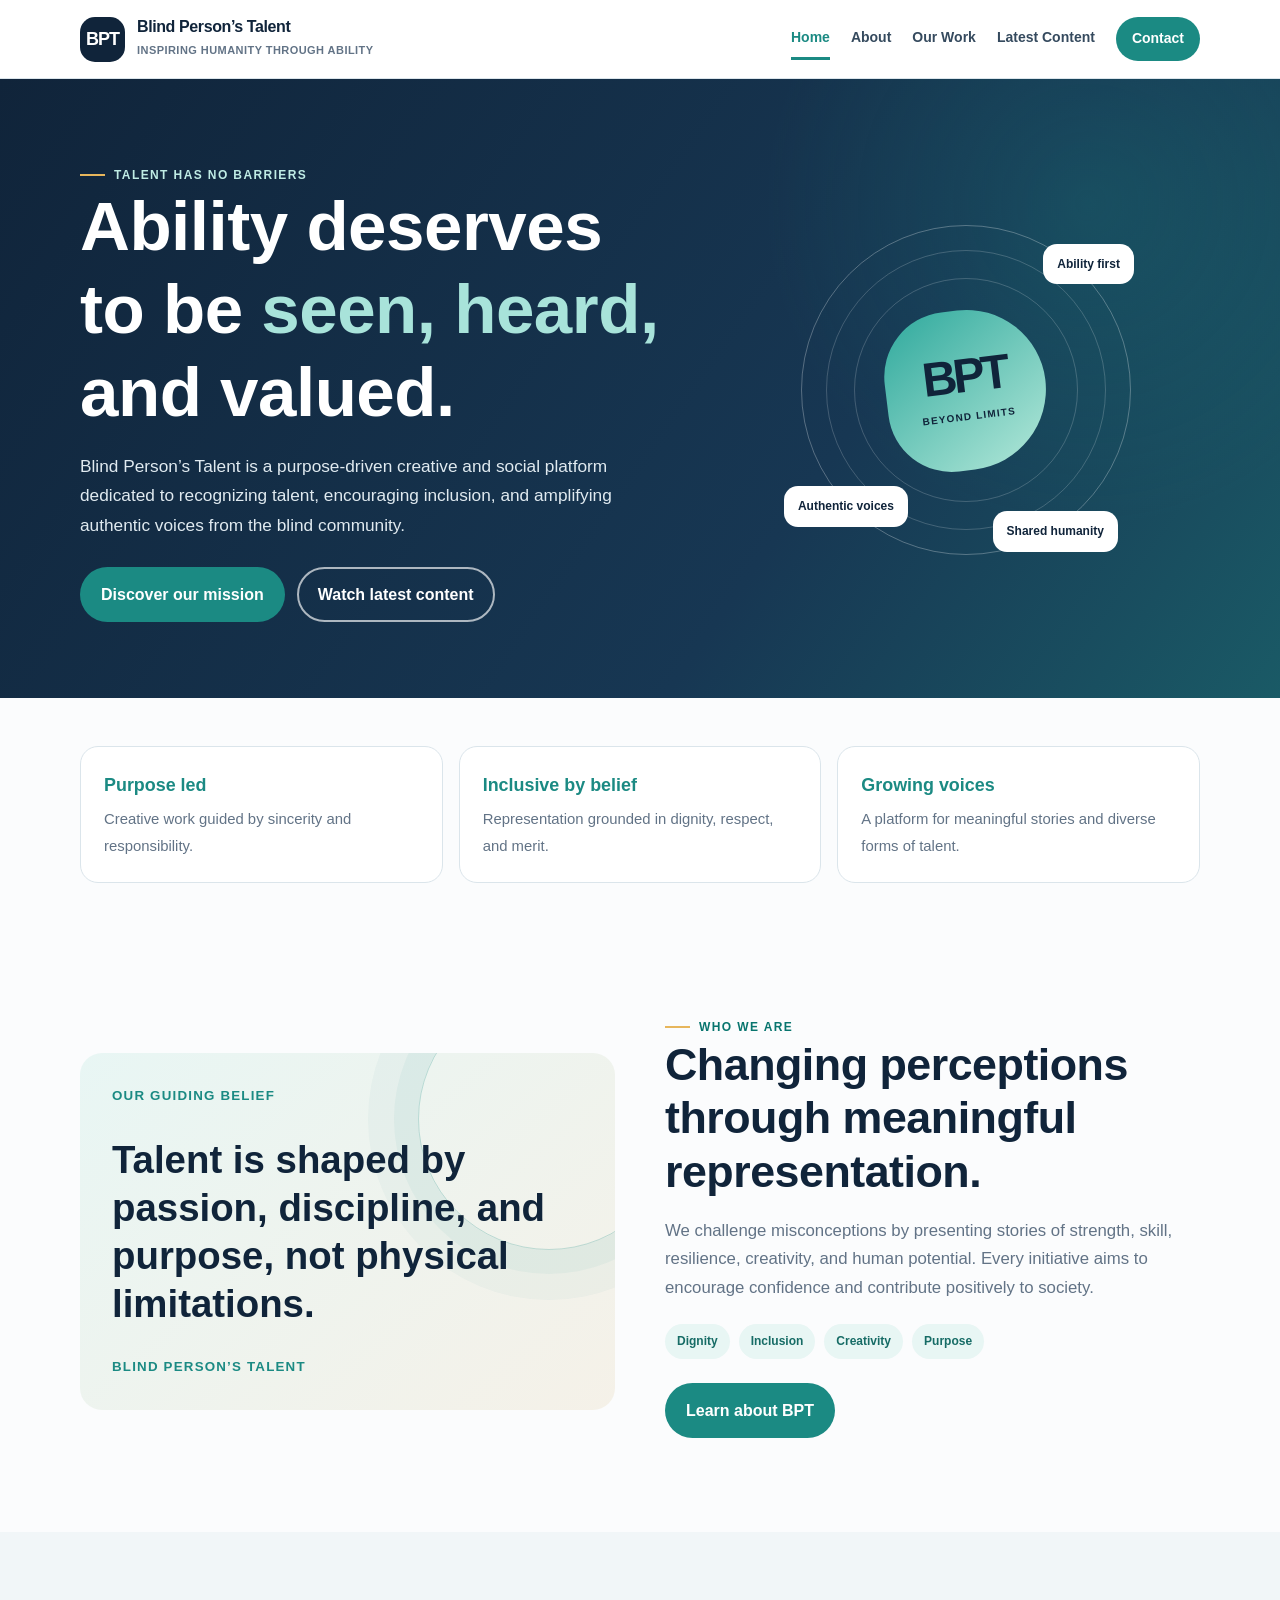
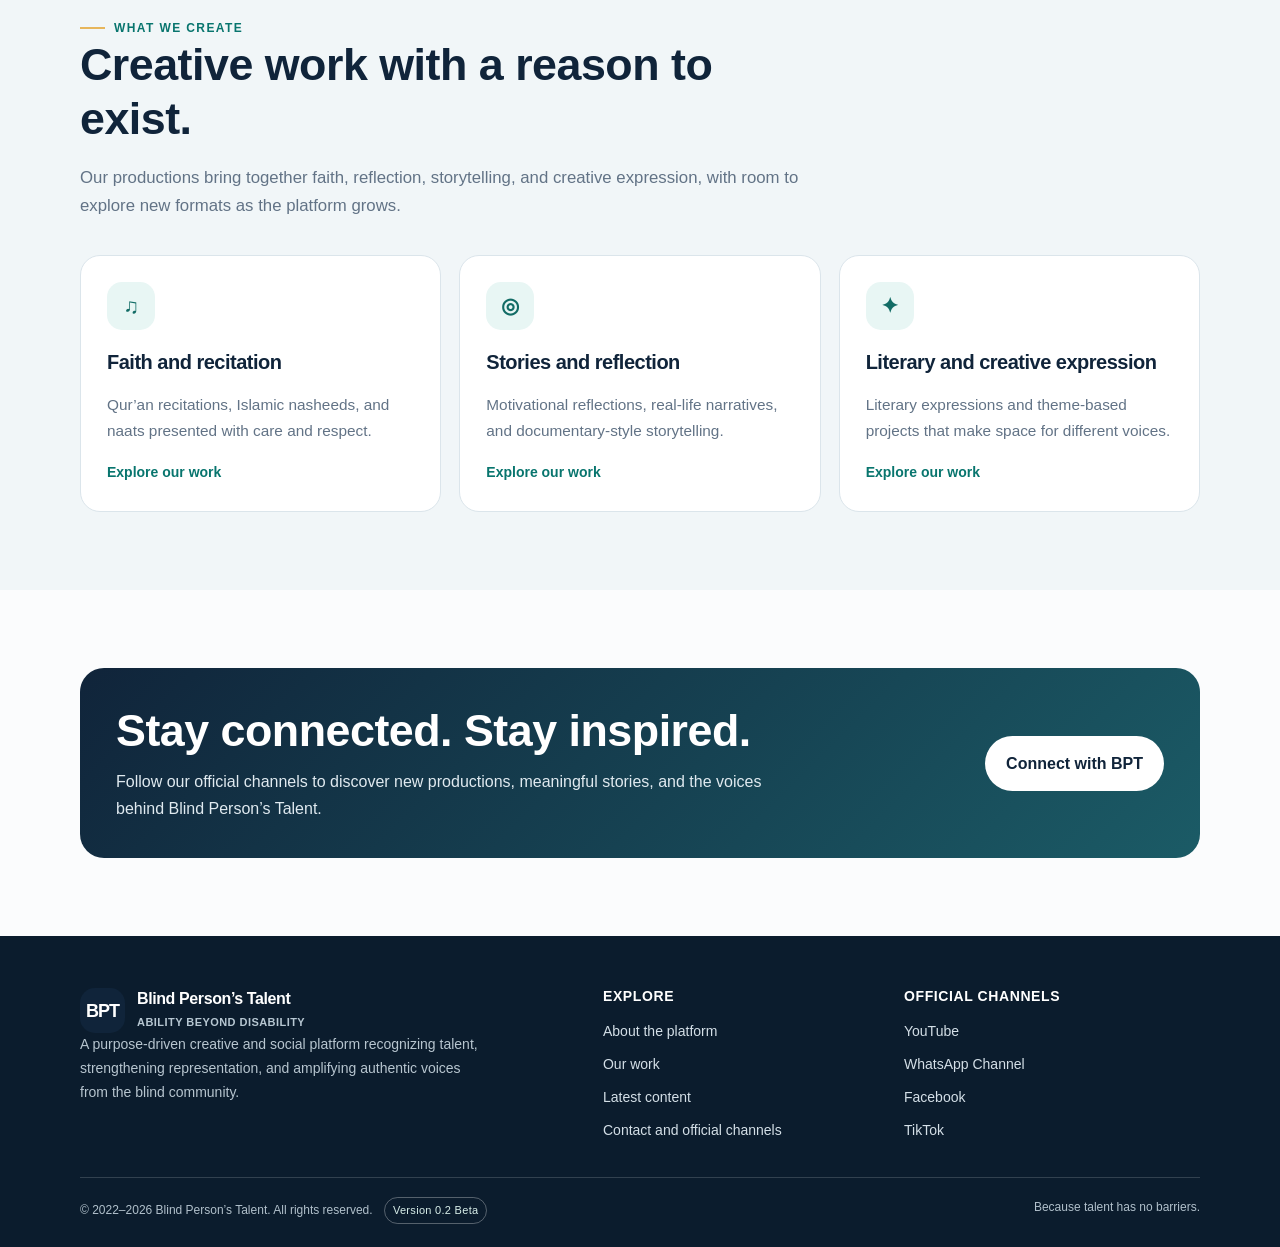
==== index.html @ 29ef2aec "Add files via upload" ====
<!doctype html>
<html lang="en">
<head>
<meta charset="utf-8">
<meta name="viewport" content="width=device-width, initial-scale=1">
<meta name="description" content="Blind Person’s Talent is a purpose-driven creative platform amplifying the abilities and authentic voices of the blind community.">
<meta name="theme-color" content="#10243a">
<title>Home | Blind Person’s Talent</title>
<link rel="stylesheet" href="styles.css">
</head>
<body>

<a class="skip-link" href="#main">Skip to main content</a>
<header class="site-header">
  <div class="container nav-wrap">
    <a class="brand" href="index.html" aria-label="Blind Person’s Talent home">
      <span class="brand-mark" aria-hidden="true">BPT</span>
      <span><span class="brand-name">Blind Person’s Talent</span><span class="brand-tag">INSPIRING HUMANITY THROUGH ABILITY</span></span>
    </a>
    <button class="menu-toggle" type="button" aria-expanded="false" aria-controls="primary-navigation">Menu</button>
    <nav class="nav-links" id="primary-navigation" aria-label="Primary navigation">
      <a href="index.html" aria-current="page">Home</a><a href="about.html">About</a><a href="programs.html">Our Work</a><a href="latest-content.html">Latest Content</a><a href="contact.html" class="nav-cta">Contact</a>
    </nav>
  </div>
</header>
<main id="main" tabindex="-1">

<section class="hero"><div class="container hero-grid">
  <div><span class="eyebrow">Talent has no barriers</span><h1>Ability deserves to be <span>seen, heard,</span> and valued.</h1>
  <p>Blind Person’s Talent is a purpose-driven creative and social platform dedicated to recognizing talent, encouraging inclusion, and amplifying authentic voices from the blind community.</p>
  <div class="actions"><a class="btn btn-primary" href="about.html">Discover our mission</a><a class="btn btn-outline" href="latest-content.html">Watch latest content</a></div></div>
  <div class="hero-art" aria-hidden="true"><div class="orbit"><div class="core"><div><strong>BPT</strong><br><span>Beyond limits</span></div></div><span class="orbit-label label-one">Ability first</span><span class="orbit-label label-two">Authentic voices</span><span class="orbit-label label-three">Shared humanity</span></div></div>
</div></section>
<section class="section-sm"><div class="container stats">
  <div class="stat"><strong>Purpose led</strong><span>Creative work guided by sincerity and responsibility.</span></div>
  <div class="stat"><strong>Inclusive by belief</strong><span>Representation grounded in dignity, respect, and merit.</span></div>
  <div class="stat"><strong>Growing voices</strong><span>A platform for meaningful stories and diverse forms of talent.</span></div>
</div></section>
<section class="section"><div class="container split">
  <div class="visual-panel"><small>Our guiding belief</small><blockquote>Talent is shaped by passion, discipline, and purpose, not physical limitations.</blockquote><small>Blind Person’s Talent</small></div>
  <div><span class="eyebrow">Who we are</span><h2>Changing perceptions through meaningful representation.</h2><p class="intro">We challenge misconceptions by presenting stories of strength, skill, resilience, creativity, and human potential. Every initiative aims to encourage confidence and contribute positively to society.</p><div class="pill-row"><span class="pill">Dignity</span><span class="pill">Inclusion</span><span class="pill">Creativity</span><span class="pill">Purpose</span></div><p style="margin-top:24px"><a class="btn btn-primary" href="about.html">Learn about BPT</a></p></div>
</div></section>
<section class="section section-alt"><div class="container"><div class="section-head"><span class="eyebrow">What we create</span><h2>Creative work with a reason to exist.</h2><p>Our productions bring together faith, reflection, storytelling, and creative expression, with room to explore new formats as the platform grows.</p></div>
<div class="cards">
  <article class="card"><div class="card-icon" aria-hidden="true">♫</div><h3>Faith and recitation</h3><p>Qur’an recitations, Islamic nasheeds, and naats presented with care and respect.</p><a class="card-link" href="programs.html">Explore our work</a></article>
  <article class="card"><div class="card-icon" aria-hidden="true">◎</div><h3>Stories and reflection</h3><p>Motivational reflections, real-life narratives, and documentary-style storytelling.</p><a class="card-link" href="programs.html">Explore our work</a></article>
  <article class="card"><div class="card-icon" aria-hidden="true">✦</div><h3>Literary and creative expression</h3><p>Literary expressions and theme-based projects that make space for different voices.</p><a class="card-link" href="programs.html">Explore our work</a></article>
</div></div></section>
<section class="section"><div class="container"><div class="cta-panel"><div><h2>Stay connected. Stay inspired.</h2><p>Follow our official channels to discover new productions, meaningful stories, and the voices behind Blind Person’s Talent.</p></div><a class="btn btn-light" href="contact.html">Connect with BPT</a></div></div></section>

</main>

<footer class="footer">
  <div class="container">
    <div class="footer-grid">
      <div>
        <a class="brand" href="index.html"><span class="brand-mark" aria-hidden="true">BPT</span><span><span class="brand-name">Blind Person’s Talent</span><span class="brand-tag">ABILITY BEYOND DISABILITY</span></span></a>
        <p>A purpose-driven creative and social platform recognizing talent, strengthening representation, and amplifying authentic voices from the blind community.</p>
      </div>
      <div><h2>Explore</h2><div class="footer-links"><a href="about.html">About the platform</a><a href="programs.html">Our work</a><a href="latest-content.html">Latest content</a><a href="contact.html">Contact and official channels</a></div></div>
      <div><h2>Official channels</h2><div class="footer-links"><a href="https://youtube.com/@blindpersonstalent?si=_uY-l2VEfnvwmP6J" target="_blank" rel="noopener noreferrer">YouTube</a><a href="https://whatsapp.com/channel/0029VanWqNILikgB6lBB8i3Q" target="_blank" rel="noopener noreferrer">WhatsApp Channel</a><a href="https://www.facebook.com/profile.php?id=61583419056236" target="_blank" rel="noopener noreferrer">Facebook</a><a href="https://vt.tiktok.com/ZSyrg54pB/" target="_blank" rel="noopener noreferrer">TikTok</a></div></div>
    </div>
    <div class="copyright"><span>© 2022–<span data-year>2026</span> Blind Person’s Talent. All rights reserved. <span class="version-badge">Version 0.2 Beta</span></span><span>Because talent has no barriers.</span></div>
  </div>
</footer>
<script src="app.js"></script>

</body>
</html>
---- styles.css ----
:root{--navy:#10243a;--navy2:#173753;--teal:#1b8a83;--teal-light:#e8f6f4;--gold:#e7b65c;--ink:#203040;--muted:#627386;--paper:#fbfcfd;--line:#dbe5eb;--white:#fff;--shadow:0 18px 45px rgba(16,36,58,.09);--radius:22px}
*{box-sizing:border-box}html{scroll-behavior:smooth;scroll-padding-top:100px}body{margin:0;font-family:Arial,Helvetica,sans-serif;color:var(--ink);background:var(--paper);line-height:1.7;font-size:16px}a{color:#08756e;text-underline-offset:3px}a:hover{text-decoration-thickness:2px}a:focus-visible,button:focus-visible,iframe:focus-visible{outline:3px solid #d99c25;outline-offset:4px}.skip-link{position:fixed;top:8px;left:8px;z-index:1000;transform:translateY(-160%);padding:12px 16px;background:#fff;color:var(--navy);border:2px solid var(--teal);border-radius:10px;font-weight:800}.skip-link:focus{transform:translateY(0)}.container{width:min(1120px,calc(100% - 40px));margin:auto}.site-header{position:sticky;top:0;z-index:50;background:rgba(255,255,255,.98);border-bottom:1px solid var(--line)}.nav-wrap{min-height:78px;display:flex;align-items:center;justify-content:space-between;gap:24px}.brand{display:flex;align-items:center;gap:12px;text-decoration:none;min-width:0}.brand-mark{width:45px;height:45px;border-radius:15px;display:grid;place-items:center;background:var(--navy);color:#fff;font-weight:800;letter-spacing:-1px;font-size:18px;flex-shrink:0}.brand-name{display:block;font-weight:800;letter-spacing:-.4px;color:var(--navy);line-height:1.15}.brand-tag{display:block;color:var(--muted);font-size:11px;font-weight:700;letter-spacing:.45px;margin-top:4px}.nav-links{display:flex;align-items:center;gap:21px}.nav-links a{color:#354a5e;text-decoration:none;font-weight:700;font-size:14px;padding:8px 0;border-bottom:3px solid transparent}.nav-links a:hover,.nav-links a[aria-current=page]{color:var(--teal);border-bottom-color:var(--teal)}.nav-links .nav-cta{background:var(--teal);color:#fff;padding:10px 16px;border-radius:999px;border:0}.nav-links .nav-cta[aria-current=page]{background:var(--navy);color:#fff}.menu-toggle{display:none;background:#fff;border:2px solid var(--line);border-radius:12px;padding:9px 12px;color:var(--navy);font-weight:800}.hero{background:radial-gradient(circle at 85% 20%,rgba(27,138,131,.24),transparent 27%),linear-gradient(125deg,#10243a 0%,#173753 64%,#1a5a66 100%);color:#fff;padding:78px 0 76px;overflow:hidden}.hero-grid{display:grid;grid-template-columns:1.12fr .88fr;align-items:center;gap:56px}.eyebrow{display:inline-flex;align-items:center;gap:9px;color:#08756e;font-weight:800;font-size:12px;letter-spacing:1.4px;text-transform:uppercase}.hero .eyebrow,.page-hero .eyebrow{color:#bfece5}.eyebrow:before{content:"";width:25px;height:2px;background:var(--gold)}h1,h2,h3{line-height:1.2;letter-spacing:-.5px;margin:0 0 18px}h1{font-size:clamp(2.5rem,5.4vw,4.5rem);max-width:760px}h2{font-size:clamp(1.9rem,3.5vw,2.8rem);color:var(--navy)}h3{font-size:1.25rem;color:var(--navy)}p{margin-top:0}.hero h1 span{color:#a8e3da}.hero p{font-size:1.08rem;color:#e0eaf0;max-width:650px;margin:0 0 27px}.actions{display:flex;gap:12px;flex-wrap:wrap}.btn{display:inline-flex;align-items:center;justify-content:center;gap:9px;padding:12px 19px;border-radius:999px;font-weight:800;text-decoration:none;border:2px solid transparent;transition:transform .2s}.btn:hover{transform:translateY(-2px)}.btn-primary{background:var(--teal);color:#fff}.btn-light{background:#fff;color:var(--navy)}.btn-outline{border-color:rgba(255,255,255,.65);color:#fff}.hero-art{min-height:320px;display:grid;place-items:center;position:relative}.orbit{width:min(330px,80vw);aspect-ratio:1;border:1px solid rgba(255,255,255,.28);border-radius:50%;display:grid;place-items:center;position:relative}.orbit:before,.orbit:after{content:"";position:absolute;border:1px solid rgba(255,255,255,.19);border-radius:50%;inset:24px}.orbit:after{inset:52px}.core{width:160px;height:160px;border-radius:45% 55% 56% 44%;background:linear-gradient(145deg,#2fa99d,#b3e8d9);color:var(--navy);display:grid;place-items:center;text-align:center;transform:rotate(-7deg)}.core strong{font-size:48px;letter-spacing:-4px;line-height:1}.core span{font-size:10px;text-transform:uppercase;letter-spacing:1.2px;font-weight:900}.orbit-label{position:absolute;background:#fff;color:var(--navy);padding:10px 14px;border-radius:14px;font-size:12px;font-weight:800}.label-one{top:18px;right:-4px}.label-two{bottom:27px;left:-18px}.label-three{bottom:2px;right:12px}.section{padding:78px 0}.section-sm{padding:48px 0}.section-head{max-width:740px;margin-bottom:34px}.section-head p,.intro{font-size:1.05rem;color:var(--muted);margin-bottom:0}.section-head.center{text-align:center;margin-left:auto;margin-right:auto}.stats{display:grid;grid-template-columns:repeat(3,1fr);gap:16px}.stat{padding:23px;border:1px solid var(--line);border-radius:18px;background:#fff}.stat strong{display:block;color:var(--teal);font-size:1.12rem;margin-bottom:4px}.stat span{font-size:.93rem;color:var(--muted)}.split{display:grid;grid-template-columns:1fr 1fr;gap:50px;align-items:center}.visual-panel{min-height:340px;border-radius:var(--radius);padding:32px;background:linear-gradient(140deg,#e8f6f4,#f5f1e8);position:relative;overflow:hidden;display:flex;flex-direction:column;justify-content:space-between}.visual-panel:before{content:"";position:absolute;width:260px;height:260px;border:1px solid rgba(27,138,131,.25);border-radius:50%;right:-65px;top:-65px;box-shadow:0 0 0 24px rgba(27,138,131,.05),0 0 0 50px rgba(27,138,131,.04)}.visual-panel blockquote{position:relative;font-size:clamp(1.6rem,3vw,2.5rem);font-weight:800;color:var(--navy);line-height:1.25;margin:28px 0}.visual-panel small{position:relative;color:var(--teal);font-weight:900;letter-spacing:1.2px;text-transform:uppercase}.pill-row{display:flex;flex-wrap:wrap;gap:9px;margin-top:22px}.pill{padding:7px 12px;border-radius:999px;background:var(--teal-light);color:#176c66;font-size:12px;font-weight:800}.cards{display:grid;grid-template-columns:repeat(3,1fr);gap:18px}.card{background:#fff;border:1px solid var(--line);border-radius:20px;padding:26px}.card-icon{width:48px;height:48px;border-radius:15px;display:grid;place-items:center;background:var(--teal-light);color:#126c65;font-size:21px;font-weight:900;margin-bottom:20px}.card p{margin:0;color:var(--muted);font-size:.96rem}.card-link{display:inline-flex;margin-top:17px;font-weight:800;text-decoration:none;font-size:14px}.band{background:var(--teal-light);padding:60px 0}.band-inner{display:flex;align-items:center;justify-content:space-between;gap:30px}.band h2{max-width:700px;margin-bottom:10px}.band p{margin:0;color:var(--muted);max-width:700px}.page-hero{background:linear-gradient(125deg,#10243a,#1b5b66);color:#fff;padding:64px 0}.page-hero h1{font-size:clamp(2.3rem,4.5vw,3.7rem);margin-top:13px}.page-hero p{max-width:780px;color:#e0eaf0;font-size:1.06rem;margin:0}.breadcrumb{font-size:13px;color:#bfece5;font-weight:800;letter-spacing:.5px}.prose{max-width:850px}.prose p{color:var(--muted);font-size:1.02rem}.prose h2{margin-top:34px;font-size:1.8rem}.values-grid{display:grid;grid-template-columns:repeat(2,1fr);gap:16px;margin-top:28px}.value{border-left:3px solid var(--teal);padding:5px 0 5px 18px}.value p{margin:5px 0 0;color:var(--muted)}.contact-layout{display:grid;grid-template-columns:.8fr 1.2fr;gap:26px;align-items:start}.contact-card{background:var(--navy);color:#fff;border-radius:22px;padding:29px}.contact-card h2{color:#fff;font-size:1.8rem}.contact-card p{color:#d3e0e8}.contact-method{padding:15px 0;border-bottom:1px solid rgba(255,255,255,.18)}.contact-method:last-child{border-bottom:0}.contact-method span{display:block;color:#b8cbd6;font-size:12px;text-transform:uppercase;letter-spacing:1px;font-weight:800}.contact-method a{font-weight:750;color:#fff;overflow-wrap:anywhere}.social-grid{display:grid;grid-template-columns:repeat(2,1fr);gap:12px}.social-link{display:flex;align-items:center;gap:14px;padding:16px;background:#fff;border:1px solid var(--line);border-radius:16px;text-decoration:none}.social-link:hover{border-color:#72bdb5}.social-icon{width:42px;height:42px;flex-shrink:0;display:grid;place-items:center;border-radius:13px;background:var(--teal-light);color:#126c65;font-weight:900}.social-link strong{display:block;color:var(--navy)}.social-link small{display:block;color:var(--muted);font-size:12px}.notice{margin-top:18px;padding:16px 18px;background:#fff8e9;border:1px solid #f1dfb7;border-radius:14px;color:#70531d;font-size:14px}.footer{background:#0b1c2d;color:#d1dde6;padding:52px 0 23px}.footer-grid{display:grid;grid-template-columns:1.3fr .7fr .8fr;gap:42px}.footer .brand-name{color:#fff}.footer .brand-tag{color:#b7c7d2}.footer p{max-width:410px;color:#b7c5cf;font-size:14px}.footer h2,.footer h3{color:#fff;font-size:14px;letter-spacing:.6px;text-transform:uppercase;margin-bottom:15px}.footer-links{display:grid;gap:9px}.footer-links a{color:#d4dfe7;text-decoration:none;font-size:14px}.footer-links a:hover{color:#a8e3da;text-decoration:underline}.copyright{border-top:1px solid rgba(255,255,255,.16);margin-top:35px;padding-top:19px;display:flex;justify-content:space-between;gap:16px;color:#b1c0cb;font-size:12px}.copyright span:last-child{text-align:right}.version-badge{display:inline-block;border:1px solid rgba(255,255,255,.3);border-radius:999px;padding:3px 8px;margin-left:8px;font-size:11px;letter-spacing:.3px;color:#d8eee9}.focus-list{display:grid;gap:16px;margin-top:24px}.focus-item{display:flex;gap:14px;align-items:flex-start}.check{width:28px;height:28px;border-radius:50%;display:grid;place-items:center;flex-shrink:0;background:var(--teal-light);color:#126c65;font-weight:900}.focus-item p{margin:0;color:var(--muted)}.focus-item strong{color:var(--navy);display:block;margin-bottom:3px}.cta-panel{background:linear-gradient(135deg,#10243a,#1b5b66);color:#fff;border-radius:24px;padding:36px;display:flex;justify-content:space-between;align-items:center;gap:28px}.cta-panel h2{color:#fff;margin-bottom:10px}.cta-panel p{color:#e0eaf0;margin:0;max-width:650px}.cta-panel .btn{flex-shrink:0}.video-frame{width:100%;aspect-ratio:16/9;border:0;border-radius:18px;background:#10243a}.video-shell{background:#fff;border:1px solid var(--line);padding:14px;border-radius:22px;box-shadow:var(--shadow)}.video-caption{font-size:.9rem;color:var(--muted);margin:12px 5px 3px}.video-fallback{margin-top:20px;background:var(--teal-light);padding:20px;border-radius:16px}.sr-note{color:var(--muted);font-size:.9rem}.section-alt{background:#f1f6f8}
@media(max-width:900px){.nav-links{gap:13px}.nav-links a{font-size:13px}.hero-grid{gap:22px}.cards{grid-template-columns:repeat(2,1fr)}.footer-grid{grid-template-columns:1fr 1fr}.footer-grid>div:first-child{grid-column:1/-1}.contact-layout{grid-template-columns:1fr}.split{gap:30px}}
@media(max-width:720px){.container{width:min(100% - 30px,1120px)}.nav-wrap{min-height:70px}.menu-toggle{display:block}.nav-links{display:none;position:absolute;left:15px;right:15px;top:68px;background:#fff;padding:17px;border:1px solid var(--line);border-radius:18px;flex-direction:column;align-items:stretch;gap:3px}.nav-links.open{display:flex}.nav-links a{padding:10px 12px;border-radius:10px;border-bottom:0}.nav-links a[aria-current=page]{background:var(--teal-light)}.nav-links .nav-cta{text-align:center;margin-top:5px}.hero{padding:54px 0}.hero-grid,.split{grid-template-columns:1fr}.hero-art{min-height:260px;order:-1}.orbit{width:250px}.core{width:130px;height:130px}.core strong{font-size:39px}.label-one{right:-12px}.label-two{left:-12px}.section{padding:57px 0}.section-sm{padding:38px 0}.stats,.cards,.values-grid,.social-grid{grid-template-columns:1fr}.band-inner,.cta-panel{align-items:flex-start;flex-direction:column}.footer-grid{grid-template-columns:1fr;gap:27px}.footer-grid>div:first-child{grid-column:auto}.copyright{flex-direction:column}.copyright span:last-child{text-align:left}.page-hero{padding:48px 0}.visual-panel{min-height:290px}.contact-card{padding:24px}.video-shell{padding:8px}}
@media(prefers-reduced-motion:reduce){html{scroll-behavior:auto}*,*:before,*:after{transition:none!important;scroll-behavior:auto!important}}
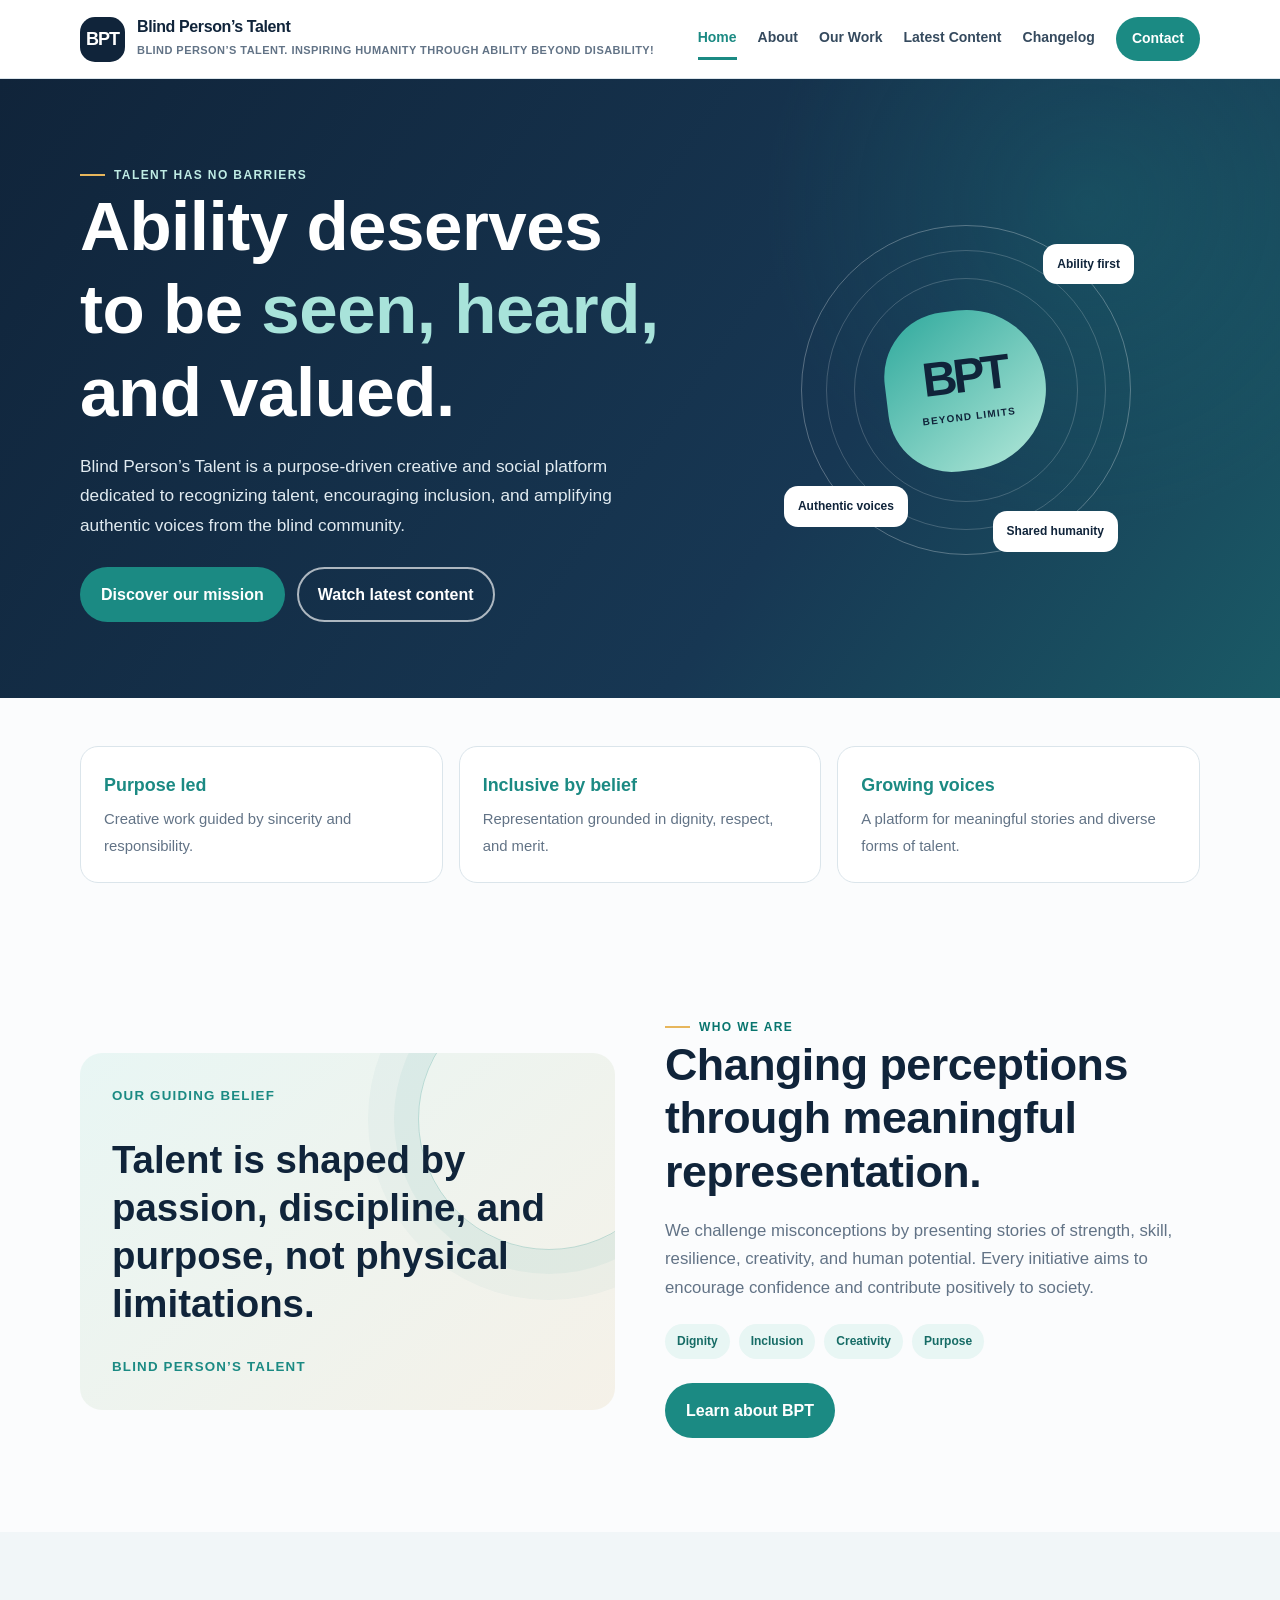
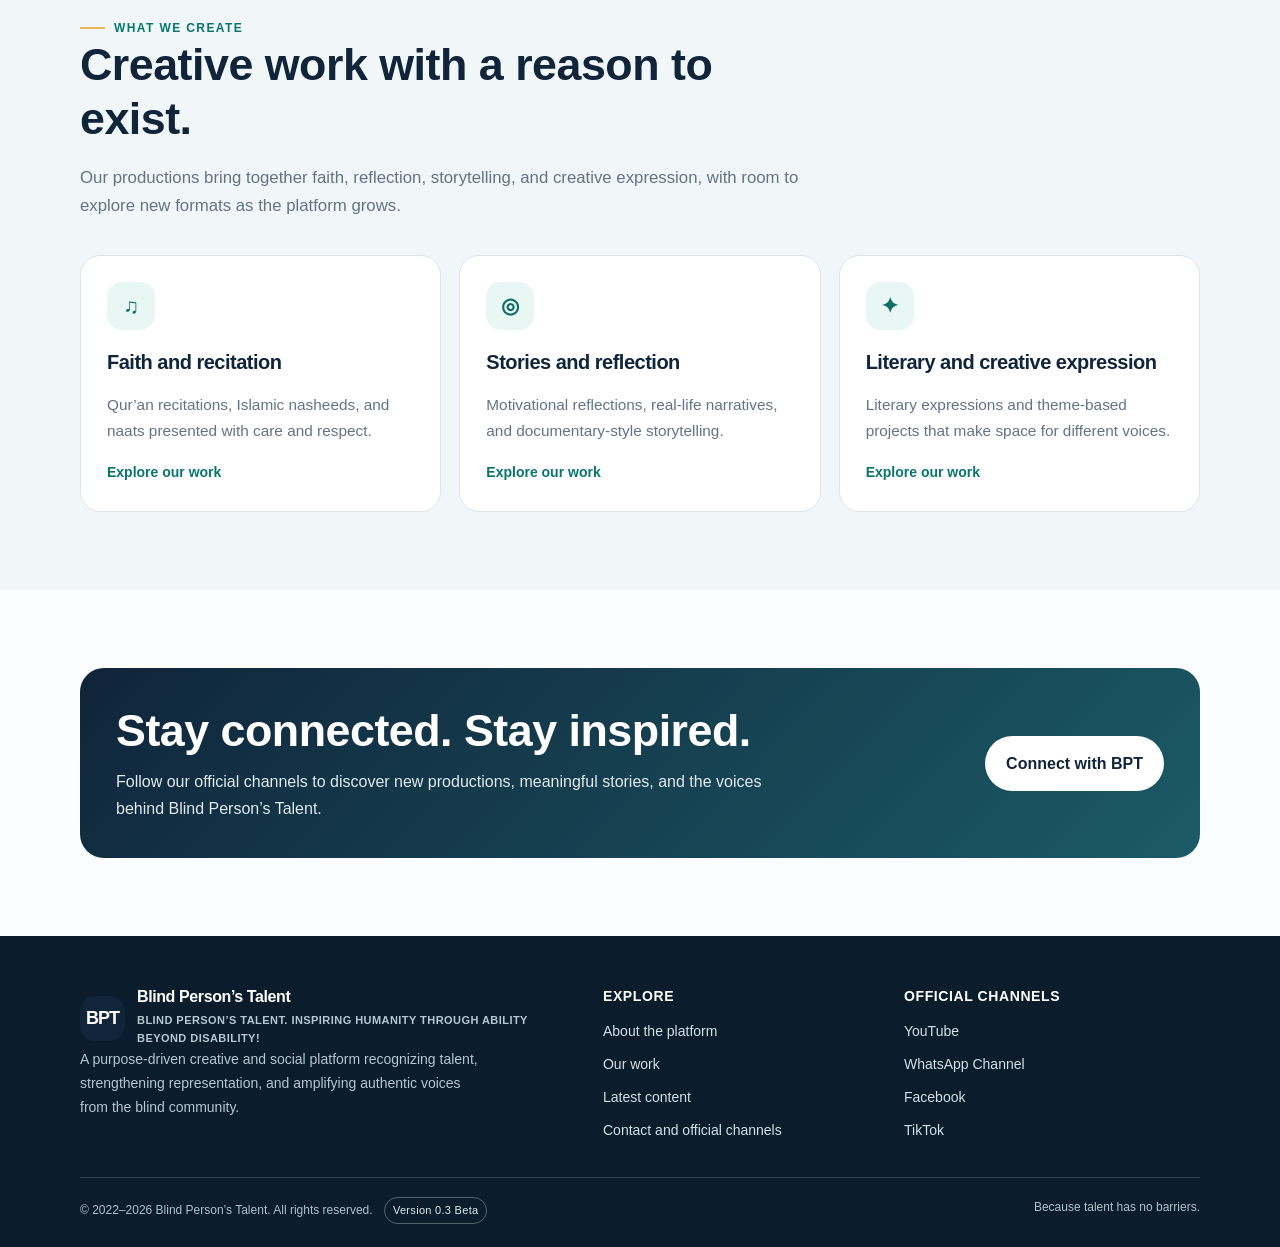
==== commit 3e4fe850: "Add files via upload" ====
--- a/index.html
+++ b/index.html
@@ -15,11 +15,11 @@
   <div class="container nav-wrap">
     <a class="brand" href="index.html" aria-label="Blind Person’s Talent home">
       <span class="brand-mark" aria-hidden="true">BPT</span>
-      <span><span class="brand-name">Blind Person’s Talent</span><span class="brand-tag">INSPIRING HUMANITY THROUGH ABILITY</span></span>
+      <span><span class="brand-name">Blind Person’s Talent</span><span class="brand-tag">BLIND PERSON’S TALENT. INSPIRING HUMANITY THROUGH ABILITY BEYOND DISABILITY!</span></span>
     </a>
     <button class="menu-toggle" type="button" aria-expanded="false" aria-controls="primary-navigation">Menu</button>
     <nav class="nav-links" id="primary-navigation" aria-label="Primary navigation">
-      <a href="index.html" aria-current="page">Home</a><a href="about.html">About</a><a href="programs.html">Our Work</a><a href="latest-content.html">Latest Content</a><a href="contact.html" class="nav-cta">Contact</a>
+      <a href="index.html" aria-current="page">Home</a><a href="about.html">About</a><a href="programs.html">Our Work</a><a href="latest-content.html">Latest Content</a><a href="changelog.html">Changelog</a><a href="contact.html" class="nav-cta">Contact</a>
     </nav>
   </div>
 </header>
@@ -54,13 +54,13 @@
   <div class="container">
     <div class="footer-grid">
       <div>
-        <a class="brand" href="index.html"><span class="brand-mark" aria-hidden="true">BPT</span><span><span class="brand-name">Blind Person’s Talent</span><span class="brand-tag">ABILITY BEYOND DISABILITY</span></span></a>
+        <a class="brand" href="index.html"><span class="brand-mark" aria-hidden="true">BPT</span><span><span class="brand-name">Blind Person’s Talent</span><span class="brand-tag">BLIND PERSON’S TALENT. INSPIRING HUMANITY THROUGH ABILITY BEYOND DISABILITY!</span></span></a>
         <p>A purpose-driven creative and social platform recognizing talent, strengthening representation, and amplifying authentic voices from the blind community.</p>
       </div>
       <div><h2>Explore</h2><div class="footer-links"><a href="about.html">About the platform</a><a href="programs.html">Our work</a><a href="latest-content.html">Latest content</a><a href="contact.html">Contact and official channels</a></div></div>
       <div><h2>Official channels</h2><div class="footer-links"><a href="https://youtube.com/@blindpersonstalent?si=_uY-l2VEfnvwmP6J" target="_blank" rel="noopener noreferrer">YouTube</a><a href="https://whatsapp.com/channel/0029VanWqNILikgB6lBB8i3Q" target="_blank" rel="noopener noreferrer">WhatsApp Channel</a><a href="https://www.facebook.com/profile.php?id=61583419056236" target="_blank" rel="noopener noreferrer">Facebook</a><a href="https://vt.tiktok.com/ZSyrg54pB/" target="_blank" rel="noopener noreferrer">TikTok</a></div></div>
     </div>
-    <div class="copyright"><span>© 2022–<span data-year>2026</span> Blind Person’s Talent. All rights reserved. <span class="version-badge">Version 0.2 Beta</span></span><span>Because talent has no barriers.</span></div>
+    <div class="copyright"><span>© 2022–<span data-year>2026</span> Blind Person’s Talent. All rights reserved. <span class="version-badge">Version 0.3 Beta</span></span><span>Because talent has no barriers.</span></div>
   </div>
 </footer>
 <script src="app.js"></script>
--- a/styles.css
+++ b/styles.css
@@ -3,3 +3,37 @@
 @media(max-width:900px){.nav-links{gap:13px}.nav-links a{font-size:13px}.hero-grid{gap:22px}.cards{grid-template-columns:repeat(2,1fr)}.footer-grid{grid-template-columns:1fr 1fr}.footer-grid>div:first-child{grid-column:1/-1}.contact-layout{grid-template-columns:1fr}.split{gap:30px}}
 @media(max-width:720px){.container{width:min(100% - 30px,1120px)}.nav-wrap{min-height:70px}.menu-toggle{display:block}.nav-links{display:none;position:absolute;left:15px;right:15px;top:68px;background:#fff;padding:17px;border:1px solid var(--line);border-radius:18px;flex-direction:column;align-items:stretch;gap:3px}.nav-links.open{display:flex}.nav-links a{padding:10px 12px;border-radius:10px;border-bottom:0}.nav-links a[aria-current=page]{background:var(--teal-light)}.nav-links .nav-cta{text-align:center;margin-top:5px}.hero{padding:54px 0}.hero-grid,.split{grid-template-columns:1fr}.hero-art{min-height:260px;order:-1}.orbit{width:250px}.core{width:130px;height:130px}.core strong{font-size:39px}.label-one{right:-12px}.label-two{left:-12px}.section{padding:57px 0}.section-sm{padding:38px 0}.stats,.cards,.values-grid,.social-grid{grid-template-columns:1fr}.band-inner,.cta-panel{align-items:flex-start;flex-direction:column}.footer-grid{grid-template-columns:1fr;gap:27px}.footer-grid>div:first-child{grid-column:auto}.copyright{flex-direction:column}.copyright span:last-child{text-align:left}.page-hero{padding:48px 0}.visual-panel{min-height:290px}.contact-card{padding:24px}.video-shell{padding:8px}}
 @media(prefers-reduced-motion:reduce){html{scroll-behavior:auto}*,*:before,*:after{transition:none!important;scroll-behavior:auto!important}}
+
+
+/* Version 0.3 Beta additions */
+.video-frame {
+  display: block;
+  width: 100%;
+  min-height: 315px;
+  aspect-ratio: 16 / 9;
+  border: 0;
+  border-radius: inherit;
+}
+.player-status {
+  margin: 0.75rem 0 0;
+  font-size: 0.95rem;
+}
+.changelog-list {
+  max-width: 860px;
+}
+.changelog-entry {
+  padding: 1.5rem 0;
+  border-bottom: 1px solid var(--border, #d8e0e8);
+}
+.changelog-entry h2 {
+  margin-top: 0.25rem;
+}
+.changelog-entry ol {
+  padding-left: 1.5rem;
+}
+.changelog-entry li {
+  margin: 0.65rem 0;
+}
+.release-date {
+  font-weight: 600;
+}
